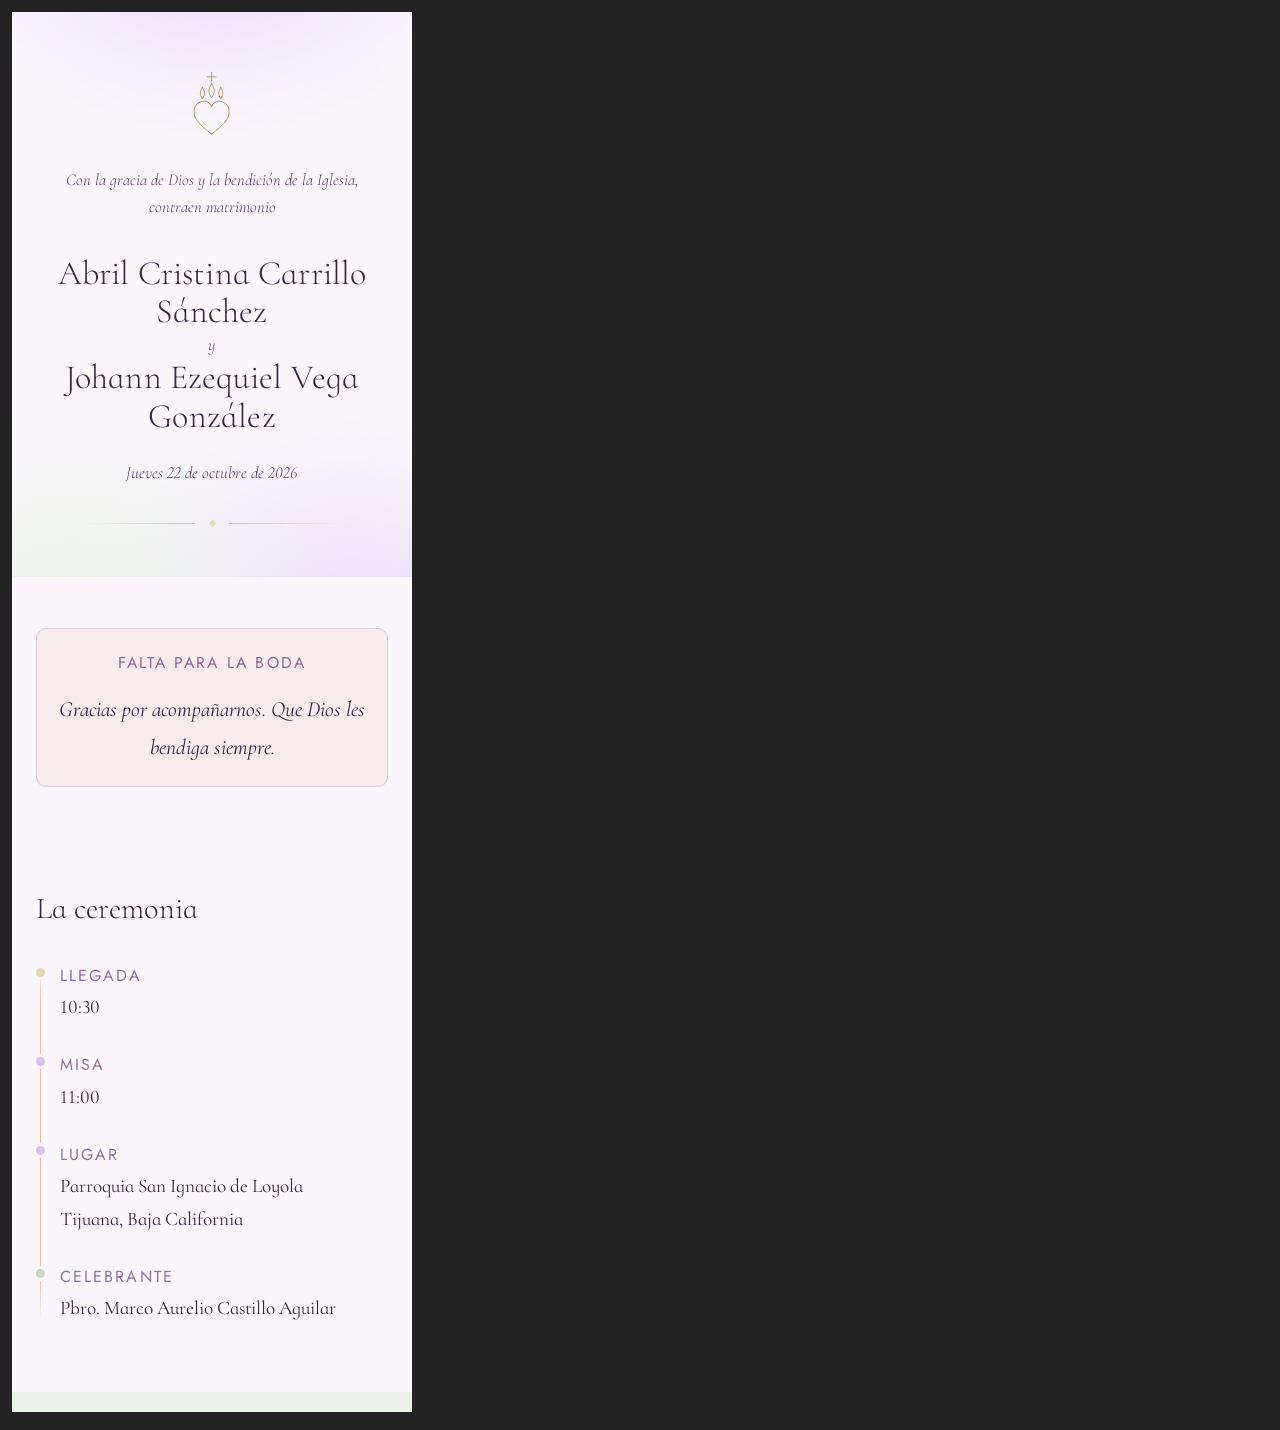
==== tools/banco-links.html @ 693df2a2 "renderupdate" ====
<!DOCTYPE html>
<!--
  Banco de pruebas de los links de invitación.

  El banco de móvil abría siempre el primer código de la lista, así que el
  resto de los links (las 30 invitaciones) nunca se probaron de punta a
  punta. Este recorre todos: abre la invitación, va cambiando el #código y
  comprueba que a cada grupo le salga SU tarjeta con SUS nombres, y que un
  código inventado caiga en el buscador.

  También compara los nombres que se pintan contra los de data/invitados.js,
  que es la forma de que una tilde perdida (González, María, Tíos, Jesús) salga
  a la luz sin tener que mirar la pantalla.

  Uso:  python -m http.server 8000
        node tools/probar-links.js
-->
<html lang="es">
<head>
<meta charset="utf-8">
<title>banco de links</title>
<style>
  body { font: 13px/1.5 system-ui, sans-serif; margin: 0; padding: 12px; background: #222; color: #eee; }
  iframe { border: 0; width: 400px; height: 1400px; background: #fff; }
  .midiendo { position: absolute; left: -9999px; }
</style>
</head>
<body>
<script src="/data/invitados.js"></script>
<div class="midiendo" data-salida></div>

<script>
/* Un código que no puede existir: la lista usa dos letras y dos números. */
const CODIGO_FALSO = 'ZZ99';

const iframe = document.createElement('iframe');
iframe.width = 400;
iframe.height = 1400;
document.body.appendChild(iframe);

function limpiarGuardado() {
  /* Si quedara una respuesta guardada, la página pintaría la confirmación en
     vez de la tarjeta y la prueba estaría midiendo otra cosa. */
  try { localStorage.removeItem('boda.respuestas'); } catch (e) { /* se mide igual */ }
}

function revisar(doc, esperado) {
  const texto = doc.querySelector('[data-rsvp]');
  const cuerpo = texto ? texto.textContent : '';
  const tarjeta = !!doc.querySelector('.opcion--si');
  const buscador = /puedes buscar tu nombre/i.test(cuerpo);

  /* Cada miembro tiene que aparecer escrito tal cual está en la lista. */
  const faltan = esperado.miembros.filter(m => cuerpo.indexOf(m) === -1);
  const grupo = esperado.grupo ? cuerpo.indexOf(esperado.grupo) !== -1 : true;

  return {
    codigo: esperado.codigo,
    tarjeta: tarjeta,
    buscador: buscador,
    grupo: grupo,
    faltan: faltan,
    /* Un pedacito de lo que se ve, para que un fallo se pueda leer sin tener
       que volver a abrir el navegador a mano. */
    visto: (cuerpo || '').replace(/\s+/g, ' ').trim().slice(0, 110),
    /* Y de qué documento se sacó, que es como se caza una midiendo el iframe
       equivocado en vez de la página. */
    deDonde: iframe.contentWindow.location.href
  };
}

const pasos = [];
window.INVITADOS.forEach(inv => {
  pasos.push({ tipo: 'real', esperado: inv });
});
/* Y dos que no existen, para ver que el buscador es lo que aparece cuando
   toca: sin código, y con uno que nadie tiene. */
pasos.push({ tipo: 'falso', esperado: { codigo: '', grupo: '', miembros: [] } });
pasos.push({ tipo: 'falso', esperado: { codigo: CODIGO_FALSO, grupo: '', miembros: [] } });

const resultados = [];
let i = 0;
let cargada = false;

/* No se duerme un tiempo fijo y se mide: en la primera carga, que es la más
   fría, la página todavía puede estar pintando y el banco leería una pantalla
   que todavía no está.

   Y no se espera a que aparezca la tarjeta, porque al cambiar el #código la
   tarjeta del invitado ANTERIOR sigue en el DOM un instante: se mediría el
   link anterior y todos los códigos parecerían el mismo. Se espera a que la
   página repinte de verdad, que se nota porque vacía el contenedor y mete
   elementos nuevos. Es una señal de "cambió algo", no la comprobación que
   después se va a hacer, que si no la prueba se confirmaría a sí misma. */
function esperarA(condicion, intentos, seguir) {
  if (condicion()) { seguir(); return; }
  if (intentos <= 0) { seguir(); return; }
  setTimeout(function () { esperarA(condicion, intentos - 1, seguir); }, 60);
}

/* Cambia el hash y espera a que la tarjeta se rehaga. */
function irA(codigo, seguir) {
  const raiz = iframe.contentDocument.querySelector('[data-rsvp]');
  const antes = raiz ? raiz.firstElementChild : null;
  iframe.contentWindow.location.hash = codigo ? '#' + codigo : '';
  esperarA(function () {
    const ahora = iframe.contentDocument.querySelector('[data-rsvp]');
    return ahora && ahora.firstElementChild !== antes;
  }, 50, seguir);
}

function siguiente() {
  if (i >= pasos.length) {
    const salida = document.querySelector('[data-salida]');
    salida.textContent = 'RESULTADO_JSON' + JSON.stringify(resultados) + 'FIN_JSON';
    document.title = 'listo';
    return;
  }

  const paso = pasos[i];
  limpiarGuardado();

  if (paso.tipo === 'falso') {
    irA(paso.esperado.codigo, function () {
      const doc = iframe.contentDocument;
      const cuerpo = (doc.querySelector('[data-rsvp]') || {}).textContent || '';
      resultados.push({
        codigo: paso.esperado.codigo || '(sin código)',
        tarjeta: !!doc.querySelector('.opcion--si'),
        buscador: /puedes buscar tu nombre/i.test(cuerpo),
        grupo: null,
        faltan: []
      });
      i++;
      siguiente();
    });
    return;
  }

  const esperar = function () {
    const doc = iframe.contentDocument;
    resultados.push(revisar(doc, paso.esperado));
    i++;
    siguiente();
  };

  /* El primer paso carga la invitación CON el código en la url, que es como
     llega un invitado de verdad: pegando el link. Los pasos siguientes sólo
     cambian el hash, que es lo que pasa cuando se pasa de un link a otro.

     Ojo con cómo se decide cuál es el primero: se lleva una bandera y no se
     compara el índice, porque i empieza en 0 y con `i === 1` el primer paso
     entraba por la rama de "ya está cargada", fijaba el hash sobre un
     about:blank y medía eso. Parecía que fallaba la primera invitación, y lo
     que fallaba era el banco. */
  if (!cargada) {
    cargada = true;
    iframe.addEventListener('load', function () {
      esperarA(function () {
        const raiz = iframe.contentDocument.querySelector('[data-rsvp]');
        return !!raiz && !!raiz.firstElementChild;
      }, 50, esperar);
    });
    iframe.src = '/index.html#' + paso.esperado.codigo;
  } else {
    irA(paso.esperado.codigo, esperar);
  }
}

siguiente();
</script>
</body>
</html>
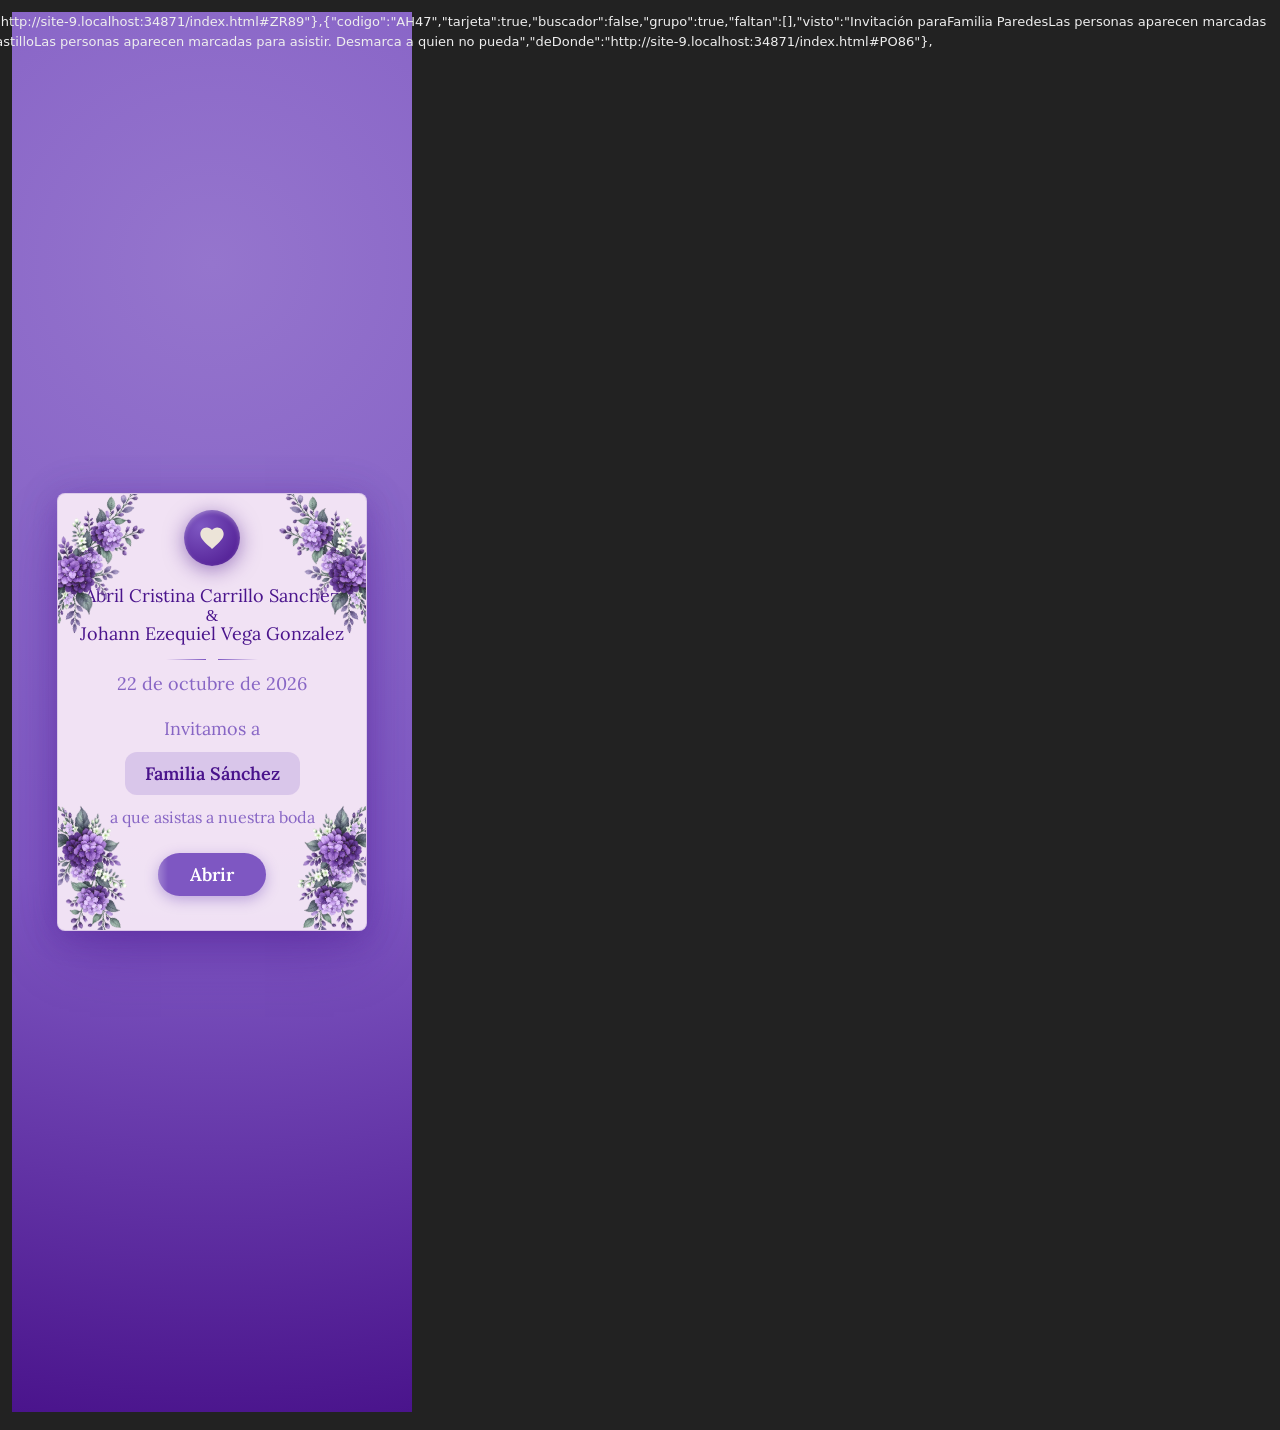
==== commit 5d4f30e6: "Actualiza RSVP y celebracion Co-authored-by: Copilot <223556219+Copilot@users.noreply.github.com>" ====
--- a/tools/banco-links.html
+++ b/tools/banco-links.html
@@ -47,7 +47,7 @@
 function revisar(doc, esperado) {
   const texto = doc.querySelector('[data-rsvp]');
   const cuerpo = texto ? texto.textContent : '';
-  const tarjeta = !!doc.querySelector('.opcion--si');
+  const tarjeta = !!doc.querySelector('.fila__check');
   const buscador = /puedes buscar tu nombre/i.test(cuerpo);
 
   /* Cada miembro tiene que aparecer escrito tal cual está en la lista. */
@@ -126,7 +126,7 @@
       const cuerpo = (doc.querySelector('[data-rsvp]') || {}).textContent || '';
       resultados.push({
         codigo: paso.esperado.codigo || '(sin código)',
-        tarjeta: !!doc.querySelector('.opcion--si'),
+        tarjeta: !!doc.querySelector('.fila__check'),
         buscador: /puedes buscar tu nombre/i.test(cuerpo),
         grupo: null,
         faltan: []
